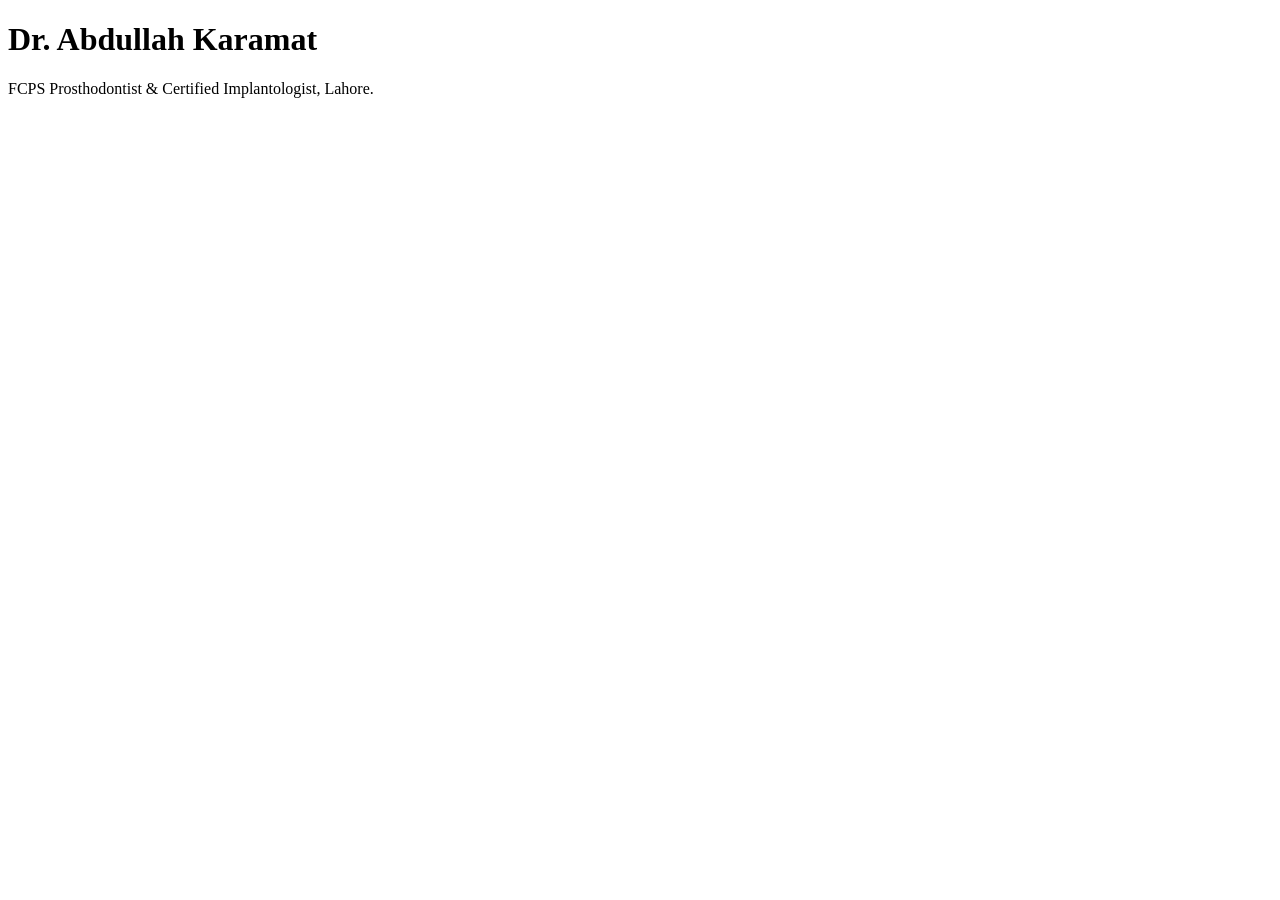
==== index.html @ 910f16a7 "Create index.html" ====
<!DOCTYPE html>
<html lang="en">
<head>
<meta charset="UTF-8">
<meta name="viewport" content="width=device-width, initial-scale=1.0">
<title>Dr. Abdullah Karamat — Prosthodontist, Lahore</title>
<meta name="robots" content="noindex">
</head>
<body>
<h1>Dr. Abdullah Karamat</h1>
<p>FCPS Prosthodontist &amp; Certified Implantologist, Lahore.</p>
</body>
</html>
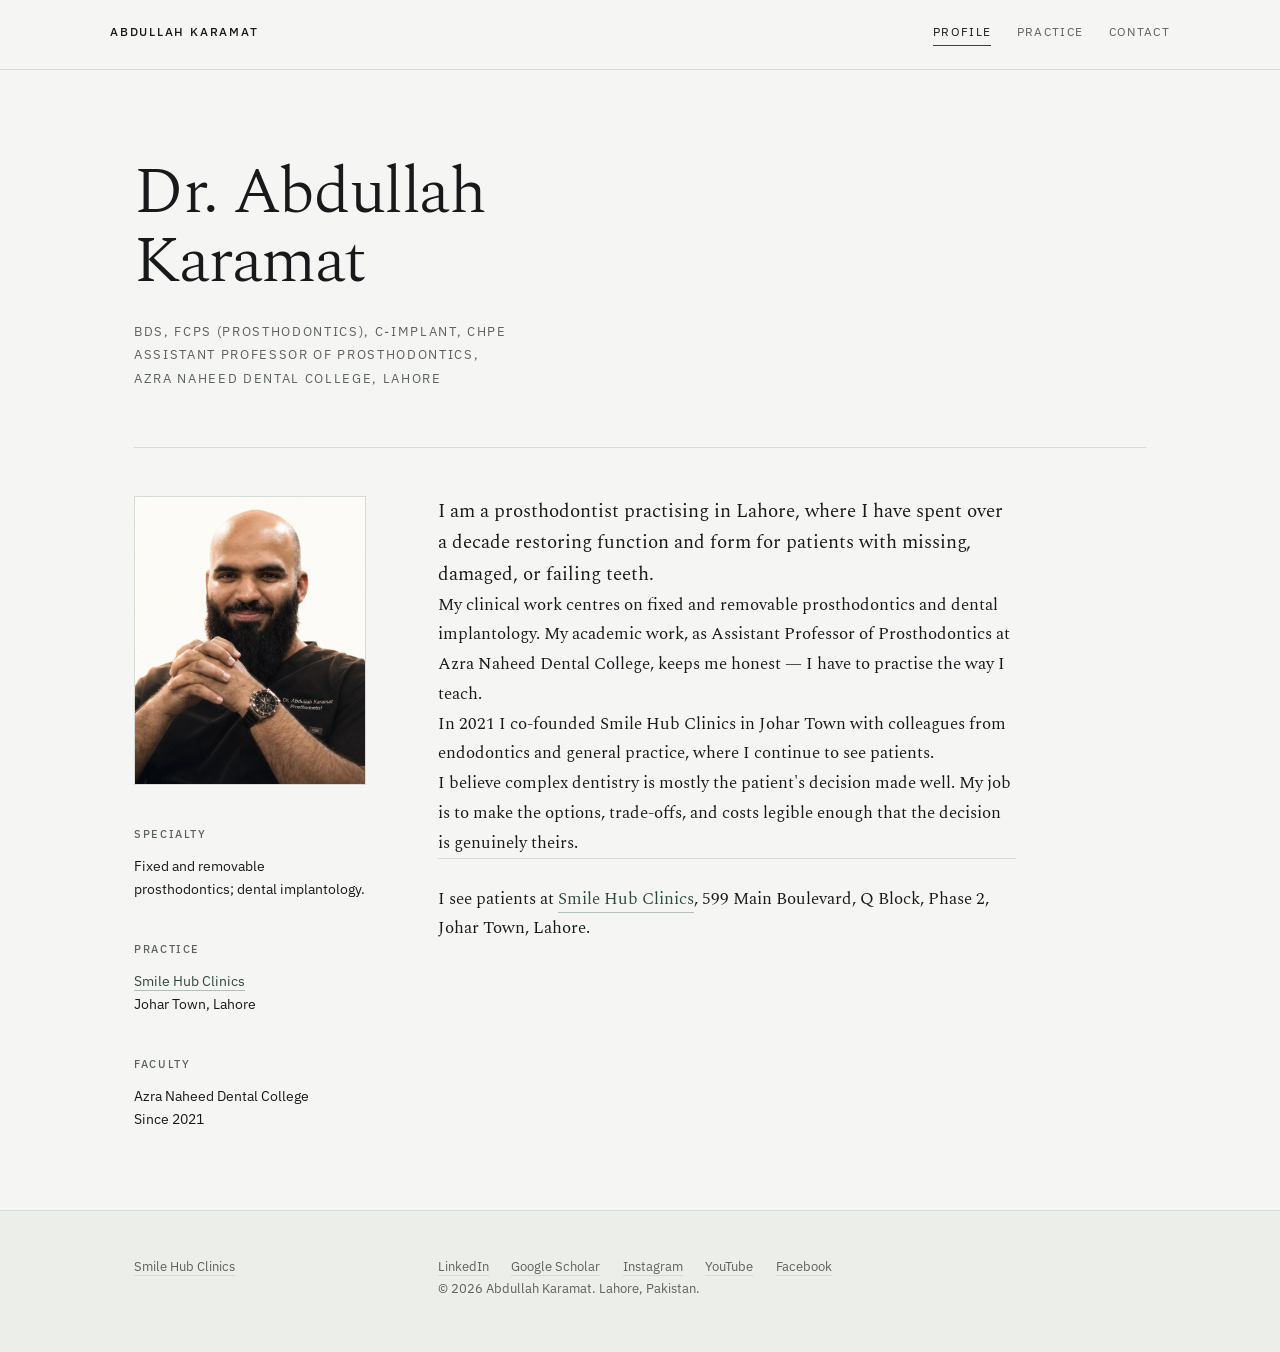
==== commit 2506dd56: "Add files via upload" ====
--- a/index.html
+++ b/index.html
@@ -4,10 +4,153 @@
 <meta charset="UTF-8">
 <meta name="viewport" content="width=device-width, initial-scale=1.0">
 <title>Dr. Abdullah Karamat — Prosthodontist, Lahore</title>
-<meta name="robots" content="noindex">
+<meta name="description" content="Dr. Abdullah Karamat, FCPS Prosthodontist and Certified Implantologist in Lahore. Assistant Professor of Prosthodontics at Azra Naheed Dental College. Sees patients at Smile Hub Clinics, Johar Town.">
+<link rel="canonical" href="https://drabdullahkaramat.com/">
+
+<meta property="og:type" content="profile">
+<meta property="og:title" content="Dr. Abdullah Karamat — Prosthodontist, Lahore">
+<meta property="og:description" content="FCPS Prosthodontist and Certified Implantologist. Assistant Professor of Prosthodontics, Azra Naheed Dental College.">
+<meta property="og:url" content="https://drabdullahkaramat.com/">
+<meta property="og:image" content="https://drabdullahkaramat.com/images/abdullah-karamat.jpg">
+<meta name="twitter:card" content="summary_large_image">
+
+<link rel="preconnect" href="https://fonts.googleapis.com">
+<link rel="preconnect" href="https://fonts.gstatic.com" crossorigin>
+<link href="https://fonts.googleapis.com/css2?family=IBM+Plex+Sans:wght@400;500&family=Spectral:wght@300;400&display=swap" rel="stylesheet">
+<link rel="stylesheet" href="style.css">
+
+<script type="application/ld+json">
+{
+  "@context": "https://schema.org",
+  "@type": "Person",
+  "@id": "https://drabdullahkaramat.com/#person",
+  "name": "Dr. Abdullah Karamat",
+  "url": "https://drabdullahkaramat.com/",
+  "image": "https://drabdullahkaramat.com/images/abdullah-karamat.jpg",
+  "jobTitle": "Prosthodontist & Certified Implantologist",
+  "honorificSuffix": "FCPS",
+  "knowsAbout": "Prosthodontics",
+  "worksFor": {
+    "@type": ["Dentist", "MedicalClinic"],
+    "name": "Smile Hub Clinics",
+    "@id": "https://smilehubclinics.com/#dentist",
+    "url": "https://smilehubclinics.com/",
+    "address": {
+      "@type": "PostalAddress",
+      "streetAddress": "599 Main Boulevard, Q Block, Phase 2",
+      "addressLocality": "Johar Town",
+      "addressRegion": "Lahore",
+      "postalCode": "54000",
+      "addressCountry": "PK"
+    }
+  },
+  "affiliation": {
+    "@type": "CollegeOrUniversity",
+    "name": "Azra Naheed Dental College"
+  },
+  "alumniOf": [
+    {
+      "@type": "CollegeOrUniversity",
+      "name": "University of Health Sciences, Lahore"
+    },
+    {
+      "@type": "EducationalOrganization",
+      "name": "College of Physicians and Surgeons Pakistan"
+    }
+  ],
+  "sameAs": [
+    "https://smilehubclinics.com/dr-abdullah-karamat.html",
+    "https://pk.linkedin.com/in/abdullah-karamat-8bbb7912b",
+    "https://scholar.google.com/citations?user=1Fwog80AAAAJ&hl=en",
+    "https://www.facebook.com/AKatSmileHub/",
+    "https://www.instagram.com/dr_abdullah.karamat/",
+    "https://www.youtube.com/@drabdullahkaramat"
+  ]
+}
+</script>
 </head>
 <body>
-<h1>Dr. Abdullah Karamat</h1>
-<p>FCPS Prosthodontist &amp; Certified Implantologist, Lahore.</p>
+
+<header class="masthead">
+  <div class="shell masthead-inner">
+    <a class="masthead-name" href="/">Abdullah Karamat</a>
+    <nav class="masthead-nav" aria-label="Primary">
+      <a href="/" aria-current="page">Profile</a>
+      <a href="/practice.html">Practice</a>
+      <a href="/contact.html">Contact</a>
+    </nav>
+  </div>
+</header>
+
+<main>
+  <div class="shell">
+
+    <div class="pagehead">
+      <h1>Dr.&nbsp;Abdullah<br>Karamat</h1>
+      <p class="standfirst">
+        BDS, FCPS (Prosthodontics), C-Implant, CHPE<br>
+        Assistant Professor of Prosthodontics, Azra Naheed Dental College, Lahore
+      </p>
+    </div>
+
+    <div class="layout">
+
+      <aside class="rail">
+        <img class="portrait"
+             src="images/abdullah-karamat.jpg"
+             width="480" height="600"
+             alt="Dr. Abdullah Karamat">
+
+        <div class="rail-block">
+          <h2>Specialty</h2>
+          <p>Fixed and removable prosthodontics; dental implantology.</p>
+        </div>
+
+        <div class="rail-block">
+          <h2>Practice</h2>
+          <p><a href="https://smilehubclinics.com/">Smile Hub Clinics</a><br>
+             Johar Town, Lahore</p>
+        </div>
+
+        <div class="rail-block">
+          <h2>Faculty</h2>
+          <p>Azra Naheed Dental College<br>Since 2021</p>
+        </div>
+      </aside>
+
+      <div class="prose">
+        <p class="lede">I am a prosthodontist practising in Lahore, where I have spent over a decade restoring function and form for patients with missing, damaged, or failing teeth.</p>
+
+        <p>My clinical work centres on fixed and removable prosthodontics and dental implantology. My academic work, as Assistant Professor of Prosthodontics at Azra Naheed Dental College, keeps me honest — I have to practise the way I teach.</p>
+
+        <p>In 2021 I co-founded Smile Hub Clinics in Johar Town with colleagues from endodontics and general practice, where I continue to see patients.</p>
+
+        <p>I believe complex dentistry is mostly the patient's decision made well. My job is to make the options, trade-offs, and costs legible enough that the decision is genuinely theirs.</p>
+
+        <p class="practice-note">
+          I see patients at <a href="https://smilehubclinics.com/">Smile Hub Clinics</a>, 599 Main Boulevard, Q Block, Phase 2, Johar Town, Lahore.
+        </p>
+      </div>
+
+    </div>
+  </div>
+</main>
+
+<footer class="foot">
+  <div class="shell foot-grid">
+    <p class="foot-clinic"><a href="https://smilehubclinics.com/">Smile Hub Clinics</a></p>
+    <div>
+      <ul class="foot-links">
+        <li><a href="https://pk.linkedin.com/in/abdullah-karamat-8bbb7912b">LinkedIn</a></li>
+        <li><a href="https://scholar.google.com/citations?user=1Fwog80AAAAJ&amp;hl=en">Google Scholar</a></li>
+        <li><a href="https://www.instagram.com/dr_abdullah.karamat/">Instagram</a></li>
+        <li><a href="https://www.youtube.com/@drabdullahkaramat">YouTube</a></li>
+        <li><a href="https://www.facebook.com/AKatSmileHub/">Facebook</a></li>
+      </ul>
+      <p class="colophon">&copy; 2026 Abdullah Karamat. Lahore, Pakistan.</p>
+    </div>
+  </div>
+</footer>
+
 </body>
 </html>
--- a/style.css
+++ b/style.css
@@ -0,0 +1,376 @@
+/* ---------------------------------------------------------------
+   drabdullahkaramat.com
+   Register: institutional / faculty page. Restraint is the design.
+   --------------------------------------------------------------- */
+
+:root {
+  --paper:      #F5F6F4;
+  --paper-deep: #ECEEEA;
+  --ink:        #17191A;
+  --ink-soft:   #5C625F;
+  --rule:       #D7DBD5;
+  --accent:     #2E4A3B;
+  --accent-dark:#1E3227;
+
+  --serif: "Spectral", Georgia, "Times New Roman", serif;
+  --sans:  "IBM Plex Sans", -apple-system, BlinkMacSystemFont, "Segoe UI", sans-serif;
+
+  --measure: 34em;
+  --shell:   1060px;
+}
+
+*, *::before, *::after { box-sizing: border-box; }
+
+html { -webkit-text-size-adjust: 100%; }
+
+body {
+  margin: 0;
+  background: var(--paper);
+  color: var(--ink);
+  font-family: var(--serif);
+  font-weight: 400;
+  font-size: 1.0625rem;
+  line-height: 1.75;
+  -webkit-font-smoothing: antialiased;
+}
+
+.shell {
+  max-width: var(--shell);
+  margin: 0 auto;
+  padding: 0 1.5rem;
+}
+
+/* --- masthead ------------------------------------------------- */
+
+.masthead {
+  border-bottom: 1px solid var(--rule);
+}
+
+.masthead-inner {
+  display: flex;
+  flex-wrap: wrap;
+  gap: 0.75rem 2rem;
+  align-items: baseline;
+  justify-content: space-between;
+  padding: 1.4rem 0;
+}
+
+.masthead-name {
+  font-family: var(--sans);
+  font-size: 0.74rem;
+  font-weight: 500;
+  letter-spacing: 0.15em;
+  text-transform: uppercase;
+  color: var(--ink);
+  text-decoration: none;
+}
+
+.masthead-nav {
+  display: flex;
+  gap: 1.6rem;
+}
+
+.masthead-nav a {
+  font-family: var(--sans);
+  font-size: 0.74rem;
+  font-weight: 400;
+  letter-spacing: 0.11em;
+  text-transform: uppercase;
+  color: var(--ink-soft);
+  text-decoration: none;
+  border-bottom: 1px solid transparent;
+  padding-bottom: 2px;
+  transition: color 0.15s ease, border-color 0.15s ease;
+}
+
+.masthead-nav a:hover,
+.masthead-nav a[aria-current="page"] {
+  color: var(--ink);
+  border-bottom-color: var(--accent);
+}
+
+/* --- page head ------------------------------------------------ */
+
+.pagehead {
+  padding: 5.5rem 0 3.5rem;
+}
+
+h1 {
+  font-family: var(--serif);
+  font-weight: 300;
+  font-size: clamp(2.5rem, 7.2vw, 4.15rem);
+  line-height: 1.04;
+  letter-spacing: -0.022em;
+  margin: 0;
+}
+
+.standfirst {
+  font-family: var(--sans);
+  font-size: 0.8rem;
+  font-weight: 400;
+  letter-spacing: 0.13em;
+  text-transform: uppercase;
+  color: var(--ink-soft);
+  margin: 1.5rem 0 0;
+  max-width: 30em;
+  line-height: 1.85;
+}
+
+/* --- two-column body ------------------------------------------ */
+
+.layout {
+  display: grid;
+  grid-template-columns: 232px minmax(0, 1fr);
+  gap: 0 4.5rem;
+  padding-bottom: 5rem;
+  border-top: 1px solid var(--rule);
+  padding-top: 3rem;
+}
+
+.rail > * + * { margin-top: 2.5rem; }
+
+.portrait {
+  display: block;
+  width: 100%;
+  height: auto;
+  border: 1px solid var(--rule);
+}
+
+.rail-block h2 {
+  font-family: var(--sans);
+  font-size: 0.68rem;
+  font-weight: 500;
+  letter-spacing: 0.15em;
+  text-transform: uppercase;
+  color: var(--ink-soft);
+  margin: 0 0 0.7rem;
+}
+
+.rail-block p,
+.rail-block li {
+  font-family: var(--sans);
+  font-size: 0.85rem;
+  line-height: 1.65;
+  margin: 0;
+}
+
+.rail-list {
+  list-style: none;
+  padding: 0;
+  margin: 0;
+}
+
+.rail-list li + li { margin-top: 0.55rem; }
+
+/* --- prose ---------------------------------------------------- */
+
+.prose {
+  max-width: var(--measure);
+}
+
+.prose > * + * { margin-top: 1.6rem; }
+
+.prose p { margin: 0; }
+
+.prose h2 {
+  font-family: var(--serif);
+  font-weight: 400;
+  font-size: 1.45rem;
+  line-height: 1.3;
+  letter-spacing: -0.01em;
+  margin: 3.2rem 0 0;
+}
+
+.prose h2 + p { margin-top: 1rem; }
+
+.lede {
+  font-size: 1.2rem;
+  line-height: 1.65;
+}
+
+/* --- the practice line (single commercial statement) ----------- */
+
+.practice-note {
+  margin-top: 3.4rem;
+  padding: 1.6rem 0 0;
+  border-top: 1px solid var(--rule);
+  font-size: 1.05rem;
+}
+
+/* --- chronology ----------------------------------------------- */
+
+.chrono {
+  margin: 1.8rem 0 0;
+  border-top: 1px solid var(--rule);
+}
+
+.chrono div {
+  display: grid;
+  grid-template-columns: 4.5rem minmax(0, 1fr);
+  gap: 0 1.5rem;
+  padding: 1rem 0;
+  border-bottom: 1px solid var(--rule);
+}
+
+.chrono dt {
+  font-family: var(--sans);
+  font-size: 0.82rem;
+  font-weight: 500;
+  color: var(--ink-soft);
+  font-variant-numeric: tabular-nums;
+  padding-top: 0.15rem;
+}
+
+.chrono dd {
+  margin: 0;
+  font-size: 1rem;
+  line-height: 1.55;
+}
+
+.chrono .issuer {
+  display: block;
+  font-family: var(--sans);
+  font-size: 0.8rem;
+  color: var(--ink-soft);
+  margin-top: 0.15rem;
+}
+
+/* --- contact details ------------------------------------------ */
+
+.details {
+  margin: 1.8rem 0 0;
+  border-top: 1px solid var(--rule);
+}
+
+.details div {
+  display: grid;
+  grid-template-columns: 8.5rem minmax(0, 1fr);
+  gap: 0 1.5rem;
+  padding: 1.05rem 0;
+  border-bottom: 1px solid var(--rule);
+}
+
+.details dt {
+  font-family: var(--sans);
+  font-size: 0.7rem;
+  font-weight: 500;
+  letter-spacing: 0.13em;
+  text-transform: uppercase;
+  color: var(--ink-soft);
+  padding-top: 0.3rem;
+}
+
+.details dd {
+  margin: 0;
+  font-size: 1rem;
+  line-height: 1.6;
+}
+
+/* --- links ---------------------------------------------------- */
+
+a { color: var(--accent); }
+
+.prose a,
+.details a,
+.rail-block a {
+  color: var(--accent);
+  text-decoration: none;
+  border-bottom: 1px solid rgba(46, 74, 59, 0.32);
+  transition: border-color 0.15s ease, color 0.15s ease;
+}
+
+.prose a:hover,
+.details a:hover,
+.rail-block a:hover {
+  color: var(--accent-dark);
+  border-bottom-color: var(--accent);
+}
+
+a:focus-visible,
+button:focus-visible {
+  outline: 2px solid var(--accent);
+  outline-offset: 3px;
+}
+
+/* --- footer --------------------------------------------------- */
+
+.foot {
+  border-top: 1px solid var(--rule);
+  background: var(--paper-deep);
+  padding: 2.8rem 0 3.2rem;
+}
+
+.foot-grid {
+  display: grid;
+  grid-template-columns: 232px minmax(0, 1fr);
+  gap: 1.5rem 4.5rem;
+}
+
+.foot p,
+.foot li {
+  font-family: var(--sans);
+  font-size: 0.82rem;
+  line-height: 1.7;
+  margin: 0;
+  color: var(--ink-soft);
+}
+
+.foot a {
+  color: var(--ink-soft);
+  text-decoration: none;
+  border-bottom: 1px solid var(--rule);
+}
+
+.foot a:hover {
+  color: var(--ink);
+  border-bottom-color: var(--ink-soft);
+}
+
+.foot-links {
+  list-style: none;
+  padding: 0;
+  margin: 0;
+  display: flex;
+  flex-wrap: wrap;
+  gap: 0.4rem 1.4rem;
+}
+
+.foot-clinic {
+  color: var(--ink);
+}
+
+.colophon {
+  margin-top: 2rem;
+  font-size: 0.75rem;
+}
+
+/* --- responsive ----------------------------------------------- */
+
+@media (max-width: 800px) {
+  .layout,
+  .foot-grid {
+    grid-template-columns: minmax(0, 1fr);
+    gap: 0;
+  }
+
+  .pagehead { padding: 3.5rem 0 2.5rem; }
+
+  .layout { padding-top: 2.5rem; }
+
+  .rail {
+    display: grid;
+    gap: 2rem;
+    margin-bottom: 3rem;
+  }
+
+  .portrait { max-width: 210px; }
+
+  .foot-grid > * + * { margin-top: 1.4rem; }
+}
+
+@media (prefers-reduced-motion: reduce) {
+  * {
+    transition: none !important;
+    animation: none !important;
+  }
+}
